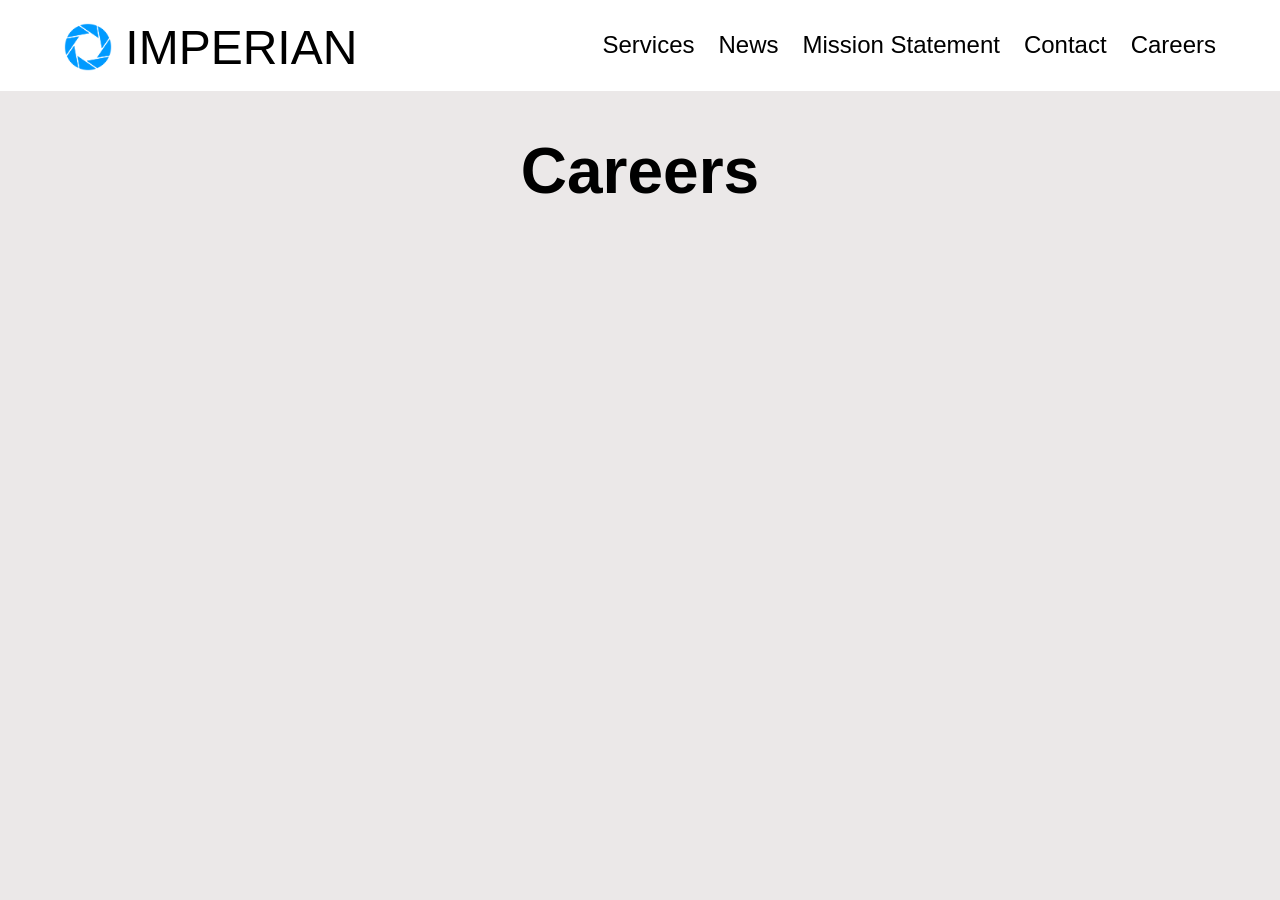
==== careers/index.html @ b4614fd7 "updated file structure and added new pages" ====
<!DOCTYPE html>
<html lang="en">
<head>
    <meta charset="UTF-8">
    <meta name="viewport" content="width=device-width, initial-scale=1.0">
    <title>IMPERIAN</title>
    <link rel="stylesheet" href="../assets/index.css">
</head>
<body>
    <!-- The Navbar will load here -->
    <div id="navbar-placeholder"></div>
    <h1>Careers</h1>
    
    <script src="../assets/index.js" defer></script>
</body>
</html>
---- assets/index.css ----
body {
    margin: 0;
    padding: 0;
    font-family: "Segoe UI", -apple-system, BlinkMacSystemFont, Roboto, "Helvetica Neue", Arial, sans-serif;
    background-color: #ebe8e8;
    color: black; 
}

#company-name-container {
    padding: 0;
    display: inline-block;
    margin-right: auto;
    font-size: 3em;
}

#company-name-container a {
    padding: 0;
    vertical-align: middle;
}

#company-name-container img {
    height: 1em;
    width: auto;
    vertical-align: middle;
}

#company-motto {
    text-align: center;
    font-size: 4em;
    margin-top: 3em;
}

#company-description {
    font-size: 1.5em;
    width: 50%;
    text-align: center;
    margin-left: auto;
    margin-right: auto;
}

nav {
    background-color: white;
    margin: 0;
    padding: 1em;
    padding-left: 4em;
    padding-right: 4em;
    vertical-align: middle;
    display: flex;
    align-items: center;
}

nav a {
    padding-left: 1em;
    text-decoration: none;
    color: black;
}

.nav-link {
    font-size: 1.5em;
}

nav a:hover {
    color: gray;
}

h1 {
    text-align: center;
    font-size: 4em;
}
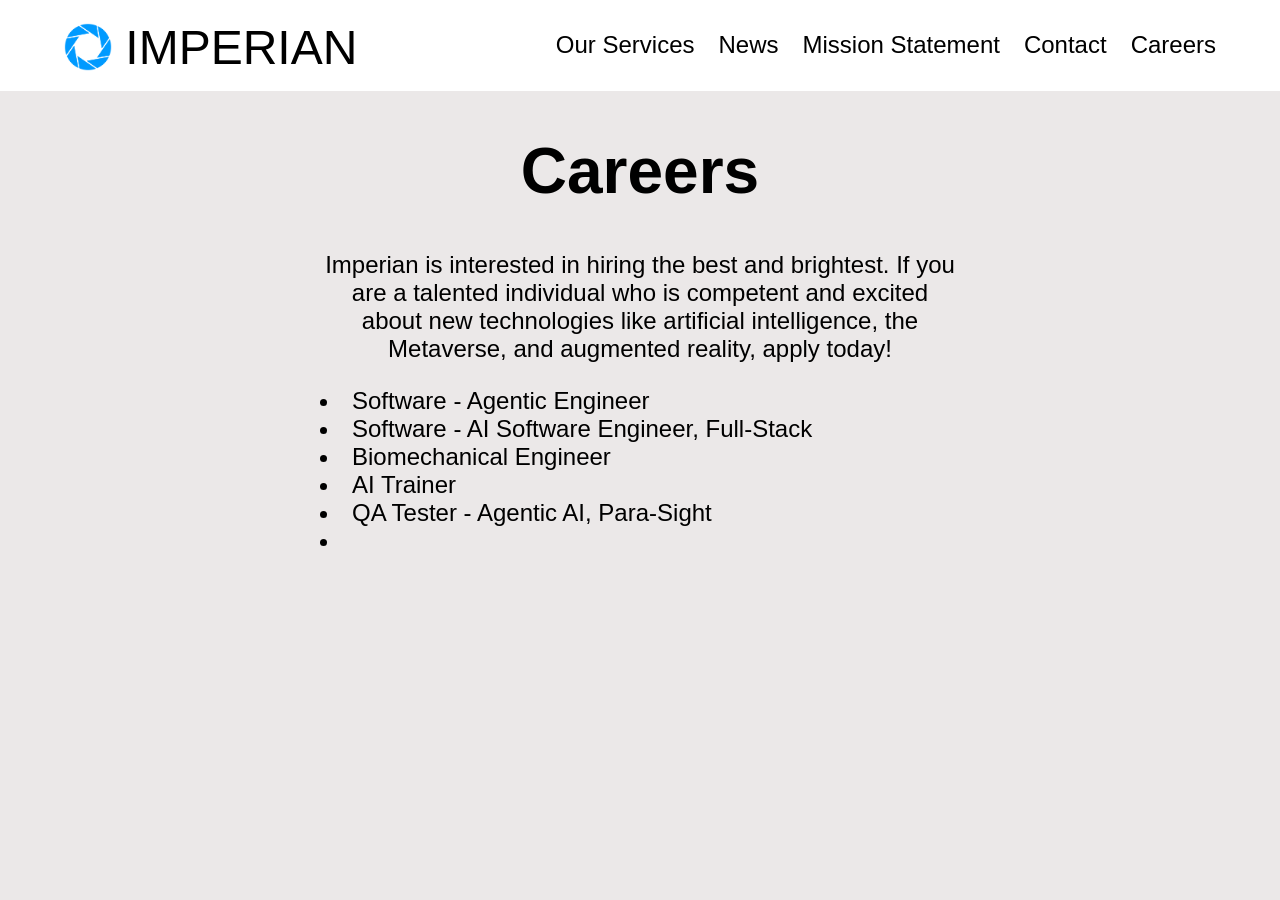
==== commit fadd90fe: "added info to certain pages" ====
--- a/careers/index.html
+++ b/careers/index.html
@@ -10,6 +10,17 @@
     <!-- The Navbar will load here -->
     <div id="navbar-placeholder"></div>
     <h1>Careers</h1>
+    <div class="text-box">
+        Imperian is interested in hiring the best and brightest. If you are a talented individual who is competent and excited about new technologies like artificial intelligence, the Metaverse, and augmented reality, apply today!
+        <ul>
+        <li>Software - Agentic Engineer</li>
+        <li>Software - AI Software Engineer, Full-Stack</li>
+        <li>Biomechanical Engineer</li>
+        <li>AI Trainer</li>
+        <li>QA Tester - Agentic AI, Para-Sight</li>
+        <li></li>
+    </ul>
+    </div>
     
     <script src="../assets/index.js" defer></script>
 </body>
--- a/assets/index.css
+++ b/assets/index.css
@@ -30,12 +30,21 @@
     margin-top: 3em;
 }
 
-#company-description {
+.text-box {
     font-size: 1.5em;
     width: 50%;
     text-align: center;
     margin-left: auto;
     margin-right: auto;
+}
+
+.text-box ol,ul {
+    padding-left: 0;
+    list-style-position: inside;
+}
+
+.text-box ul {
+    text-align: left;
 }
 
 nav {
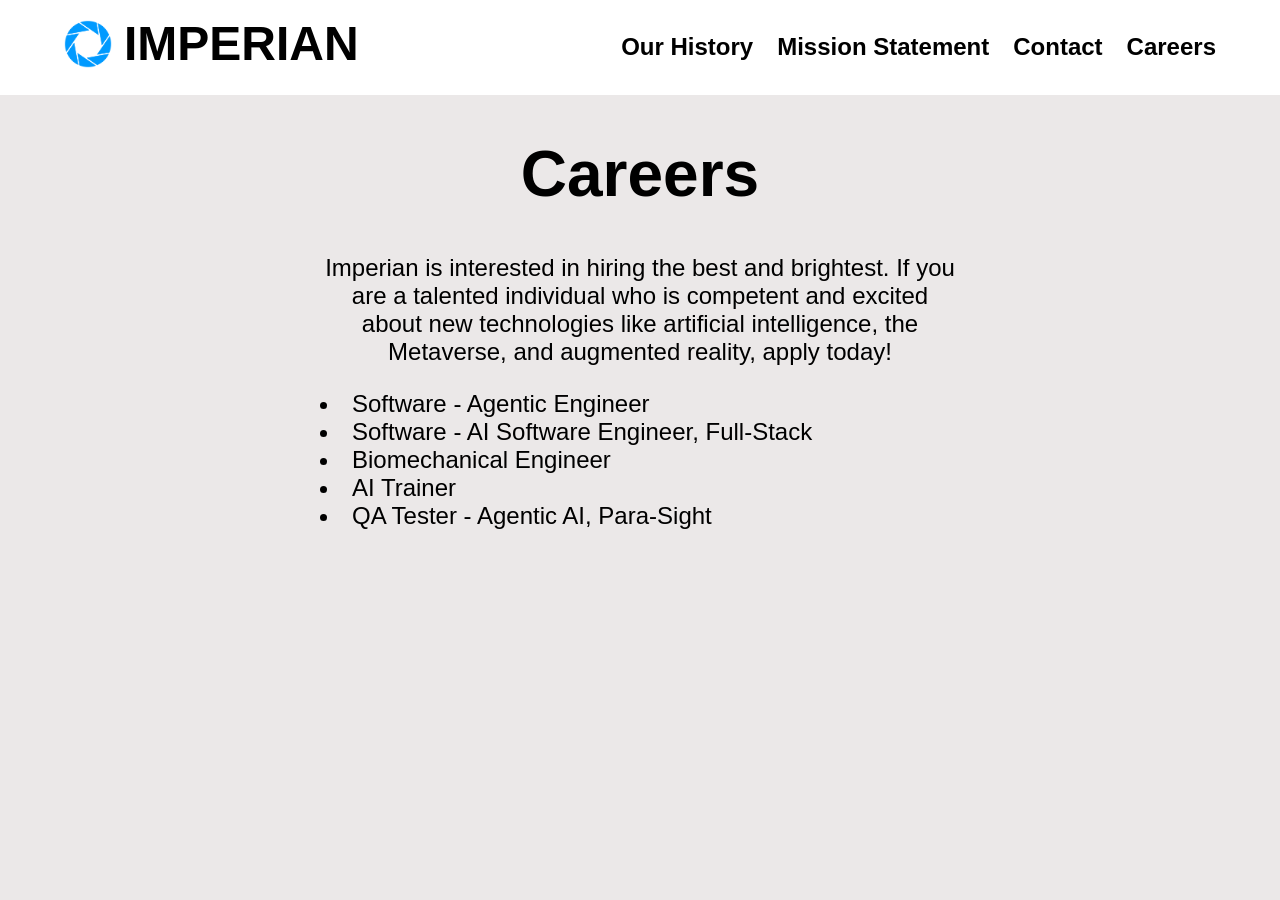
==== commit 4753b0b2: "add our history, formatting changes" ====
--- a/careers/index.html
+++ b/careers/index.html
@@ -18,7 +18,6 @@
         <li>Biomechanical Engineer</li>
         <li>AI Trainer</li>
         <li>QA Tester - Agentic AI, Para-Sight</li>
-        <li></li>
     </ul>
     </div>
     
--- a/assets/index.css
+++ b/assets/index.css
@@ -1,9 +1,16 @@
 body {
     margin: 0;
     padding: 0;
-    font-family: "Segoe UI", -apple-system, BlinkMacSystemFont, Roboto, "Helvetica Neue", Arial, sans-serif;
+    font-family:
+        "Segoe UI",
+        -apple-system,
+        BlinkMacSystemFont,
+        Roboto,
+        "Helvetica Neue",
+        Arial,
+        sans-serif;
     background-color: #ebe8e8;
-    color: black; 
+    color: black;
 }
 
 #company-name-container {
@@ -15,7 +22,10 @@
 
 #company-name-container a {
     padding: 0;
-    vertical-align: middle;
+    display: inline-flex;
+    align-items: center;
+    gap: 0.25em;
+    font-weight: 700;
 }
 
 #company-name-container img {
@@ -38,7 +48,8 @@
     margin-right: auto;
 }
 
-.text-box ol,ul {
+.text-box ol,
+ul {
     padding-left: 0;
     list-style-position: inside;
 }
@@ -62,6 +73,7 @@
     padding-left: 1em;
     text-decoration: none;
     color: black;
+    font-weight: 600;
 }
 
 .nav-link {
@@ -75,4 +87,4 @@
 h1 {
     text-align: center;
     font-size: 4em;
-}+}
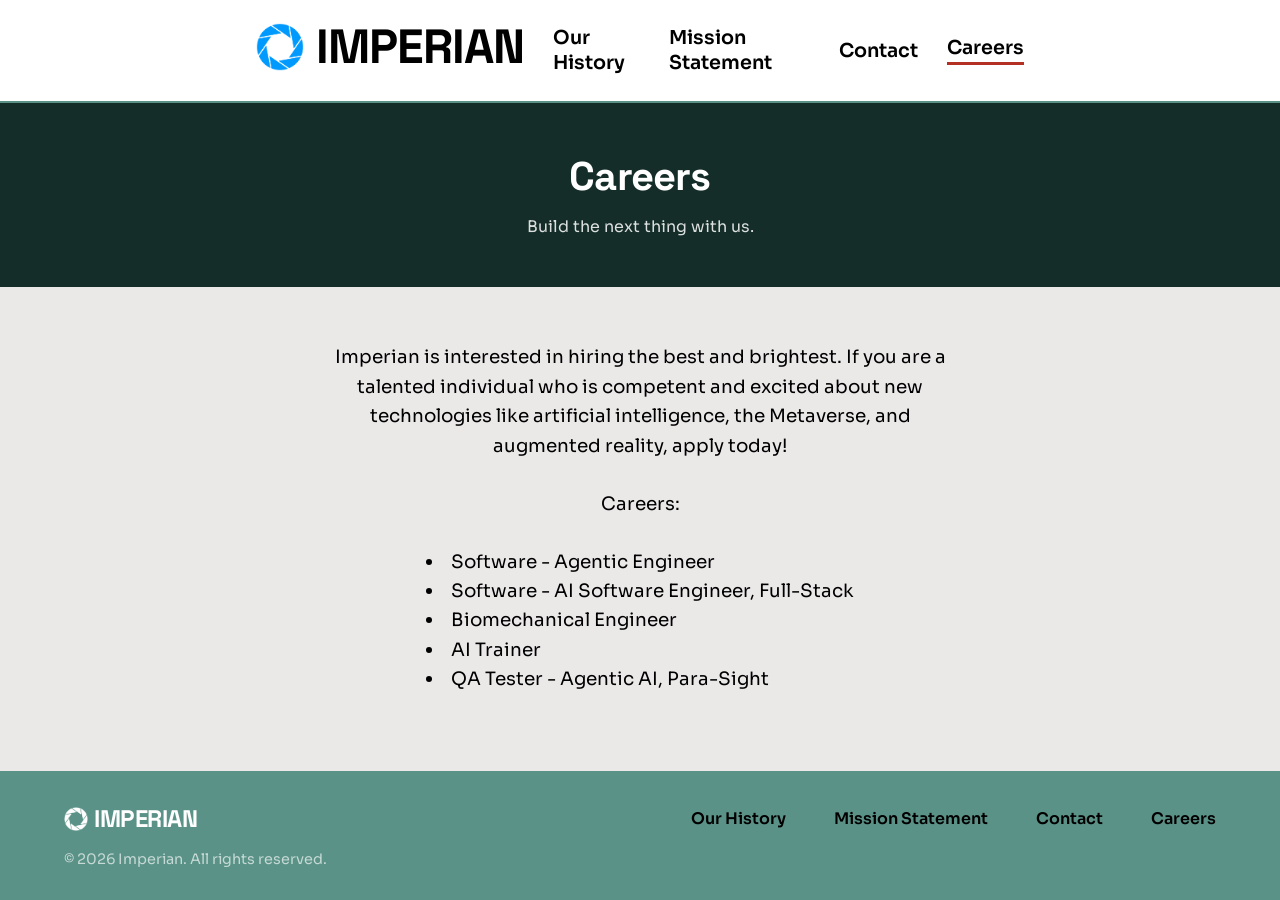
==== commit f6ca6a22: "jazz it up" ====
--- a/careers/index.html
+++ b/careers/index.html
@@ -3,24 +3,33 @@
 <head>
     <meta charset="UTF-8">
     <meta name="viewport" content="width=device-width, initial-scale=1.0">
-    <title>IMPERIAN</title>
+    <title>IMPERIAN - Careers</title>
     <link rel="stylesheet" href="../assets/index.css">
 </head>
 <body>
     <!-- The Navbar will load here -->
     <div id="navbar-placeholder"></div>
-    <h1>Careers</h1>
+    <header class="page-header">
+        <h1>Careers</h1>
+        <p>Build the next thing with us.</p>
+    </header>
     <div class="text-box">
         Imperian is interested in hiring the best and brightest. If you are a talented individual who is competent and excited about new technologies like artificial intelligence, the Metaverse, and augmented reality, apply today!
+        <br />
+        <br />
+        Careers:
         <ul>
-        <li>Software - Agentic Engineer</li>
-        <li>Software - AI Software Engineer, Full-Stack</li>
-        <li>Biomechanical Engineer</li>
-        <li>AI Trainer</li>
-        <li>QA Tester - Agentic AI, Para-Sight</li>
-    </ul>
+            <li>Software - Agentic Engineer</li>
+            <li>Software - AI Software Engineer, Full-Stack</li>
+            <li>Biomechanical Engineer</li>
+            <li>AI Trainer</li>
+            <li>QA Tester - Agentic AI, Para-Sight</li>
+        </ul>
     </div>
     
+    <!-- The footer will load here -->
+    <div id="footer-placeholder"></div>
+
     <script src="../assets/index.js" defer></script>
 </body>
 </html>
--- a/assets/index.css
+++ b/assets/index.css
@@ -1,7 +1,13 @@
+@import url("https://fonts.googleapis.com/css2?family=Space+Grotesk:wght@500;700&family=Sora:wght@400;600&display=swap");
+
 body {
     margin: 0;
     padding: 0;
+    min-height: 100vh;
+    display: flex;
+    flex-direction: column;
     font-family:
+        Sora,
         "Segoe UI",
         -apple-system,
         BlinkMacSystemFont,
@@ -13,6 +19,30 @@
     color: black;
 }
 
+h1,
+h2,
+h3,
+h4,
+h5,
+h6,
+#company-motto,
+#company-name-container,
+.footer-brand {
+    font-family:
+        "Space Grotesk",
+        "Segoe UI",
+        Arial,
+        sans-serif;
+    letter-spacing: -0.02em;
+}
+
+button,
+input,
+select,
+textarea {
+    font-family: inherit;
+}
+
 #company-name-container {
     padding: 0;
     display: inline-block;
@@ -22,10 +52,16 @@
 
 #company-name-container a {
     padding: 0;
+    margin-left: 0;
     display: inline-flex;
     align-items: center;
     gap: 0.25em;
     font-weight: 700;
+    /* color: #5a9287; */
+}
+
+#company-name-container a:hover {
+    color: black;
 }
 
 #company-name-container img {
@@ -41,7 +77,8 @@
 }
 
 .text-box {
-    font-size: 1.5em;
+    font-size: 1.15em;
+    line-height: 1.6;
     width: 50%;
     text-align: center;
     margin-left: auto;
@@ -54,37 +91,301 @@
     list-style-position: inside;
 }
 
+.text-box ol,
 .text-box ul {
+    margin: auto;
+    width: fit-content;
     text-align: left;
-}
-
-nav {
-    background-color: white;
-    margin: 0;
-    padding: 1em;
-    padding-left: 4em;
-    padding-right: 4em;
+    padding-top: 1.5em;
+}
+
+#navbar {
+    background-color: white;
+    margin: 0;
+    padding: 1em 20% 1em 20%;
     vertical-align: middle;
     display: flex;
     align-items: center;
+    border-bottom: 2px solid #5a9287;
 }
 
 nav a {
-    padding-left: 1em;
+    margin-left: 1.5em;
     text-decoration: none;
     color: black;
     font-weight: 600;
 }
 
 .nav-link {
+    font-size: 1.2em;
+}
+
+nav a:hover {
+    color: #5a9287;
+}
+
+.nav-link.is-current {
+    border-bottom: 3px solid #b33023;
+    padding-bottom: 0.1em;
+}
+
+h1 {
+    text-align: center;
+    font-size: 2.5em;
+    color: #5a9287;
+}
+
+#footer-placeholder {
+    margin-top: auto;
+}
+
+footer {
+    background-color: #5a9287;
+    color: black;
+    padding: 2em 4em;
+    display: flex;
+    flex-wrap: wrap;
+    align-items: center;
+    gap: 1em 2em;
+}
+
+.footer-brand {
     font-size: 1.5em;
-}
-
-nav a:hover {
-    color: gray;
-}
-
-h1 {
-    text-align: center;
-    font-size: 4em;
-}
+    font-weight: 700;
+    display: inline-flex;
+    align-items: center;
+    gap: 0.25em;
+    margin-right: auto;
+    color:white;
+}
+
+.footer-brand img {
+    height: 1em;
+    width: auto;
+    filter: brightness(0) invert(1); /* the logo dont show up on the teal too good so this is hacky to make it white*/
+}
+
+.footer-links {
+    display: flex;
+    flex-wrap: wrap;
+    gap: 1.5em;
+}
+
+.footer-links a {
+    text-decoration: none;
+    color: black;
+    font-weight: 600;
+}
+
+.footer-links a:hover {
+    color: white;
+}
+
+.footer-legal {
+    width: 100%;
+    margin: 0;
+    color: rgba(255, 255, 255, 0.65);
+    font-size: 0.9em;
+}
+
+.hero {
+    width: 100%;
+    min-height: 95vh;
+    background-image: linear-gradient(
+            rgba(20, 45, 40, 0.62),
+            rgba(20, 45, 40, 0.62)
+        ),
+        url("images/royalty-free-technology-image.jpg");
+    background-size: cover;
+    background-position: center;
+    background-attachment: fixed;
+    display: flex;
+    flex-direction: column;
+    justify-content: center;
+    align-items: center;
+    padding: 4em 1em;
+    box-sizing: border-box;
+    color: white;
+}
+
+.hero #company-motto {
+    margin-top: 0;
+    margin-bottom: 0.25em;
+}
+
+.band {
+    padding: 4em 10%;
+}
+
+.band-alt {
+    background-color: white;
+}
+
+.band-title {
+    text-align: center;
+    font-size: 2em;
+    color: #5a9287;
+    margin-top: 0;
+}
+
+.card-grid {
+    display: grid;
+    grid-template-columns: repeat(auto-fit, minmax(240px, 1fr));
+    gap: 1.5em;
+    margin-top: 2em;
+}
+
+.card {
+    background-color: white;
+    border-top: 3px solid #5a9287;
+    padding: 1.5em;
+}
+
+.band-alt .card {
+    background-color: #ebe8e8;
+}
+
+.card h3 {
+    margin-top: 0;
+    font-size: 1.25em;
+}
+
+.card p {
+    margin-bottom: 0;
+    line-height: 1.6;
+}
+
+.band-link {
+    text-align: center;
+    margin-top: 2em;
+    margin-bottom: 0;
+}
+
+.band-link a {
+    color: #b33023;
+    font-weight: 600;
+    text-decoration: none;
+}
+
+.band-link a:hover {
+    text-decoration: underline;
+}
+
+.cta {
+    background-color: #142d28;
+    color: white;
+    padding: 4em 10%;
+    text-align: center;
+}
+
+.cta h2 {
+    margin-top: 0;
+    font-size: 2em;
+}
+
+.band-link a.cta-button {
+    display: inline-block;
+    background-color: #b33023;
+    color: white;
+    padding: 0.75em 2em;
+    text-decoration: none;
+    font-weight: 600;
+}
+
+.band-link a.cta-button:hover {
+    background-color: white;
+    color: #142d28;
+    text-decoration: none;
+}
+
+.page-header {
+    background-color: #142d28;
+    color: white;
+    padding: 3em 10%;
+    text-align: center;
+}
+
+.page-header h1 {
+    color: white;
+    margin: 0;
+}
+
+.page-header p {
+    margin: 0.75em auto 0 auto;
+    max-width: 40em;
+    line-height: 1.6;
+    color: rgba(255, 255, 255, 0.85);
+}
+
+.page-header + .text-box,
+.page-header + .card-grid {
+    margin-top: 3em;
+}
+
+.timeline {
+    width: 70%;
+    margin: 3em auto;
+    border-left: 3px solid #5a9287;
+    padding-left: 2em;
+}
+
+.timeline-item {
+    position: relative;
+    padding-bottom: 2.5em;
+}
+
+.timeline-item:last-child {
+    padding-bottom: 0;
+}
+
+/* The dot sits on the border line, so it needs half its width plus the border. */
+.timeline-item::before {
+    content: "";
+    position: absolute;
+    left: -2.65em;
+    top: 0.35em;
+    width: 0.85em;
+    height: 0.85em;
+    border-radius: 50%;
+    background-color: #b33023;
+}
+
+.timeline-item h2 {
+    margin: 0;
+    font-size: 1.5em;
+    color: #5a9287;
+}
+
+.timeline-item p {
+    margin: 0.5em 0 0 0;
+    line-height: 1.6;
+}
+
+.contact-grid {
+    display: grid;
+    grid-template-columns: repeat(auto-fit, minmax(260px, 1fr));
+    gap: 1.5em;
+    width: 70%;
+    margin: 3em auto;
+}
+
+.contact-card {
+    background-color: white;
+    border-top: 3px solid #5a9287;
+    padding: 1.5em;
+}
+
+.contact-card h2 {
+    margin-top: 0;
+    font-size: 1.25em;
+}
+
+.contact-card a {
+    color: #b33023;
+    font-weight: 600;
+    text-decoration: none;
+}
+
+.contact-card a:hover {
+    text-decoration: underline;
+}
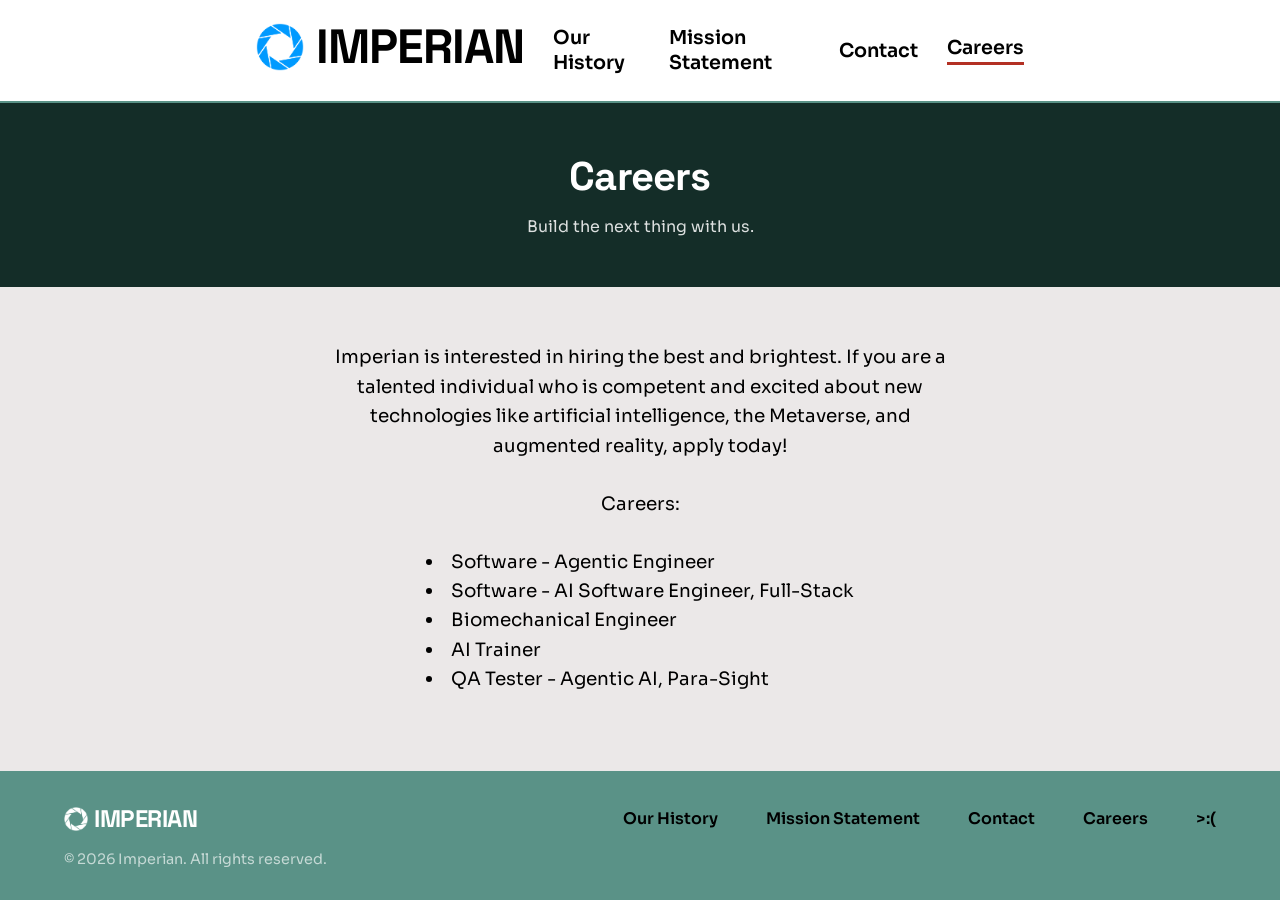
==== commit 8ecbbd5a: "wip" ====
--- a/careers/index.html
+++ b/careers/index.html
@@ -1,35 +1,52 @@
-<!DOCTYPE html>
+<!doctype html>
 <html lang="en">
-<head>
-    <meta charset="UTF-8">
-    <meta name="viewport" content="width=device-width, initial-scale=1.0">
+  <head>
+    <meta charset="UTF-8" />
+    <meta name="viewport" content="width=device-width, initial-scale=1.0" />
     <title>IMPERIAN - Careers</title>
-    <link rel="stylesheet" href="../assets/index.css">
-</head>
-<body>
+    <link rel="stylesheet" href="../assets/index.css" />
+  </head>
+  <body>
     <!-- The Navbar will load here -->
     <div id="navbar-placeholder"></div>
     <header class="page-header">
-        <h1>Careers</h1>
-        <p>Build the next thing with us.</p>
+      <h1>Careers</h1>
+      <p>Build the next thing with us.</p>
     </header>
     <div class="text-box">
-        Imperian is interested in hiring the best and brightest. If you are a talented individual who is competent and excited about new technologies like artificial intelligence, the Metaverse, and augmented reality, apply today!
-        <br />
-        <br />
-        Careers:
-        <ul>
-            <li>Software - Agentic Engineer</li>
-            <li>Software - AI Software Engineer, Full-Stack</li>
-            <li>Biomechanical Engineer</li>
-            <li>AI Trainer</li>
-            <li>QA Tester - Agentic AI, Para-Sight</li>
-        </ul>
+      Imperian is interested in hiring the best and brightest. If you are a
+      talented individual who is competent and excited about new technologies
+      like artificial intelligence, the Metaverse, and augmented reality, apply
+      today!
+      <br />
+      <br />
+      Careers:
+      <ul>
+        <li>Software - Agentic Engineer</li>
+        <li>Software - AI Software Engineer, Full-Stack</li>
+        <li>Biomechanical Engineer</li>
+        <li>AI Trainer</li>
+        <li>QA Tester - Agentic AI, Para-Sight</li>
+      </ul>
     </div>
-    
-    <!-- The footer will load here -->
-    <div id="footer-placeholder"></div>
+    <div style="margin-top: auto">
+      <footer>
+        <div class="footer-brand">
+          <img src="../assets/images/logo.png" alt="IMPERIAN Logo" />
+          IMPERIAN
+        </div>
 
+        <nav class="footer-links" aria-label="Footer">
+          <a href="../history/">Our History</a>
+          <a href="../mission-statement/">Mission Statement</a>
+          <a href="../contact/">Contact</a>
+          <a href="../careers/">Careers</a>
+          <a id="agression" href="../careers/agression.html">>:(</a>
+        </nav>
+
+        <p class="footer-legal">&copy; 2026 Imperian. All rights reserved.</p>
+      </footer>
+    </div>
     <script src="../assets/index.js" defer></script>
-</body>
-</html>+  </body>
+</html>
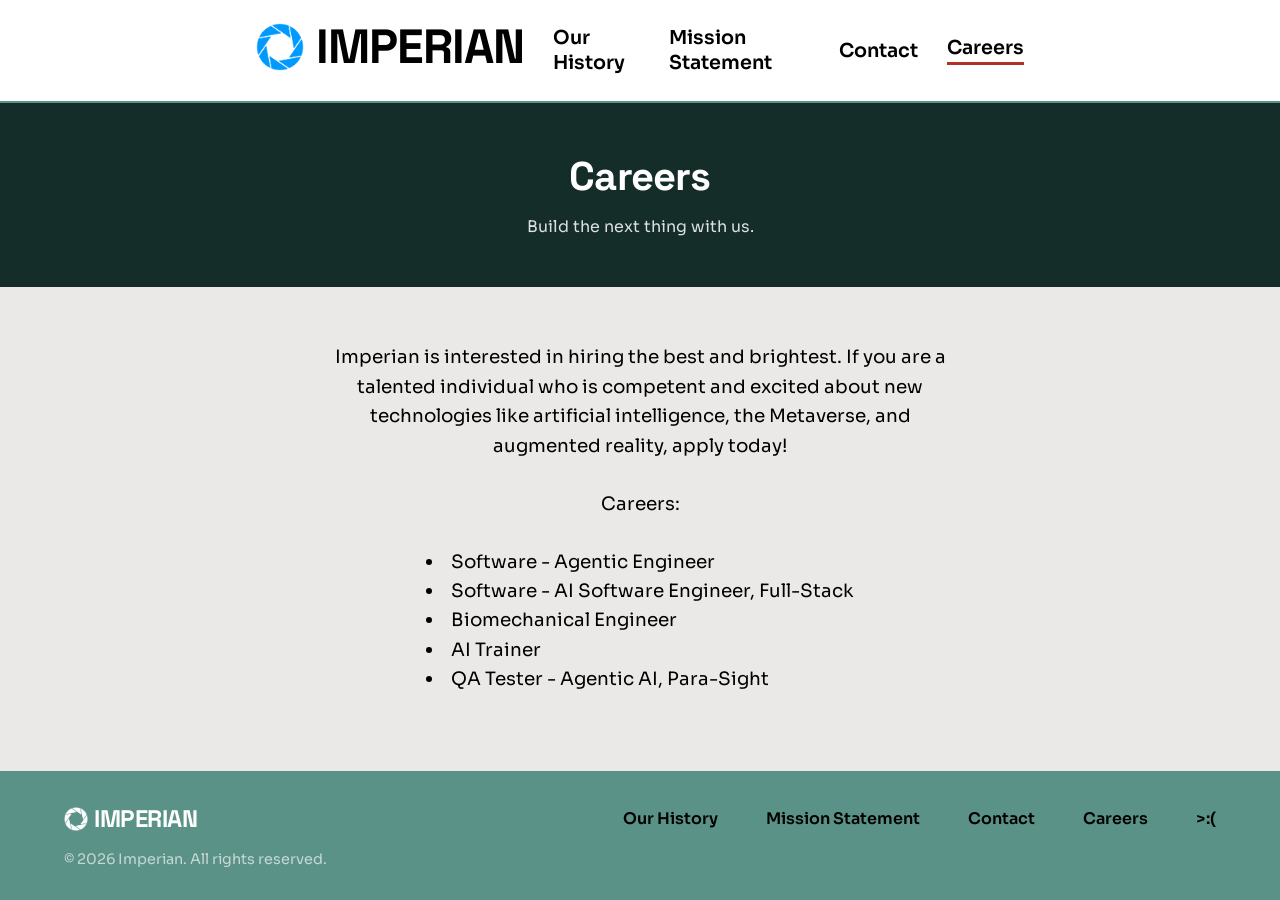
==== commit a95f7976: "add the last of the puzzles" ====
--- a/careers/index.html
+++ b/careers/index.html
@@ -1,52 +1,37 @@
 <!doctype html>
 <html lang="en">
-  <head>
-    <meta charset="UTF-8" />
-    <meta name="viewport" content="width=device-width, initial-scale=1.0" />
-    <title>IMPERIAN - Careers</title>
-    <link rel="stylesheet" href="../assets/index.css" />
-  </head>
-  <body>
-    <!-- The Navbar will load here -->
-    <div id="navbar-placeholder"></div>
-    <header class="page-header">
-      <h1>Careers</h1>
-      <p>Build the next thing with us.</p>
-    </header>
-    <div class="text-box">
-      Imperian is interested in hiring the best and brightest. If you are a
-      talented individual who is competent and excited about new technologies
-      like artificial intelligence, the Metaverse, and augmented reality, apply
-      today!
-      <br />
-      <br />
-      Careers:
-      <ul>
-        <li>Software - Agentic Engineer</li>
-        <li>Software - AI Software Engineer, Full-Stack</li>
-        <li>Biomechanical Engineer</li>
-        <li>AI Trainer</li>
-        <li>QA Tester - Agentic AI, Para-Sight</li>
-      </ul>
-    </div>
-    <div style="margin-top: auto">
-      <footer>
-        <div class="footer-brand">
-          <img src="../assets/images/logo.png" alt="IMPERIAN Logo" />
-          IMPERIAN
+    <head>
+        <meta charset="UTF-8" />
+        <meta name="viewport" content="width=device-width, initial-scale=1.0" />
+        <title>IMPERIAN - Careers</title>
+        <link rel="stylesheet" href="../assets/index.css" />
+    </head>
+    <body>
+        <!-- The Navbar will load here -->
+        <div id="navbar-placeholder"></div>
+        <header class="page-header">
+            <h1>Careers</h1>
+            <p>Build the next thing with us.</p>
+        </header>
+        <div class="text-box">
+            Imperian is interested in hiring the best and brightest. If you are
+            a talented individual who is competent and excited about new
+            technologies like artificial intelligence, the Metaverse, and
+            augmented reality, apply today!
+            <br />
+            <br />
+            Careers:
+            <ul>
+                <li>Software - Agentic Engineer</li>
+                <li>Software - AI Software Engineer, Full-Stack</li>
+                <li>Biomechanical Engineer</li>
+                <li>AI Trainer</li>
+                <li>QA Tester - Agentic AI, Para-Sight</li>
+            </ul>
         </div>
+        
+        <div id="footer-placeholder"></div>
 
-        <nav class="footer-links" aria-label="Footer">
-          <a href="../history/">Our History</a>
-          <a href="../mission-statement/">Mission Statement</a>
-          <a href="../contact/">Contact</a>
-          <a href="../careers/">Careers</a>
-          <a id="agression" href="../careers/agression.html">>:(</a>
-        </nav>
-
-        <p class="footer-legal">&copy; 2026 Imperian. All rights reserved.</p>
-      </footer>
-    </div>
-    <script src="../assets/index.js" defer></script>
-  </body>
+        <script src="../assets/index.js" defer></script>
+    </body>
 </html>
--- a/assets/index.css
+++ b/assets/index.css
@@ -83,6 +83,79 @@
     text-align: center;
     margin-left: auto;
     margin-right: auto;
+}
+
+.text-flow {
+    width: min(1100px, 90%);
+    display: grid;
+    grid-template-columns: 200px minmax(0, 1fr) 200px;
+    gap: 2em;
+    align-items: start;
+    text-align: left;
+}
+
+.text-flow p {
+    grid-column: 2;
+    margin: 0;
+}
+
+.image-container {
+    margin: 0;
+}
+
+.image-container img {
+    display: block;
+    width: 100%;
+}
+
+.image-container {
+    position: relative;
+    cursor: pointer;
+    user-select: none;
+}
+
+.image-container .img-swap {
+    position: absolute;
+    inset: 0;
+    opacity: 0;
+}
+
+.image-container:active .img-swap {
+    opacity: 1;
+}
+
+/* Each image names its own row, so it stays level with its paragraph. */
+.image-container:nth-of-type(1) {
+    grid-column: 1;
+    grid-row: 1;
+}
+
+.image-container:nth-of-type(2) {
+    grid-column: 3;
+    grid-row: 2;
+}
+
+.image-container:nth-of-type(3) {
+    grid-column: 1;
+    grid-row: 4;
+}
+
+/* Below this width the gutters are too narrow to hold an image. */
+@media (max-width: 900px) {
+    .text-flow {
+        grid-template-columns: 1fr;
+    }
+
+    .text-flow p,
+    .image-container {
+        grid-column: 1;
+        grid-row: auto;
+    }
+
+    .image-container {
+        max-width: 200px;
+        margin: 0 auto;
+    }
 }
 
 .text-box ol,
@@ -318,6 +391,7 @@
 }
 
 .page-header + .text-box,
+.page-header + .text-box-wrap,
 .page-header + .card-grid {
     margin-top: 3em;
 }
@@ -388,4 +462,32 @@
 
 .contact-card a:hover {
     text-decoration: underline;
-}+}
+
+.only-careers {
+  display: none;
+}
+
+body[data-page="careers"] .only-careers {
+  display: inline;
+}
+
+.text-box-wrap {
+    position: relative;
+}
+
+/* Invisible hover targets in the empty space beside the text. */
+.margin-hover {
+    position: absolute;
+    top: 0;
+    bottom: 0;
+    width: 25%;
+}
+
+.margin-hover.left {
+    left: 0;
+}
+
+.margin-hover.right {
+    right: 0;
+}
